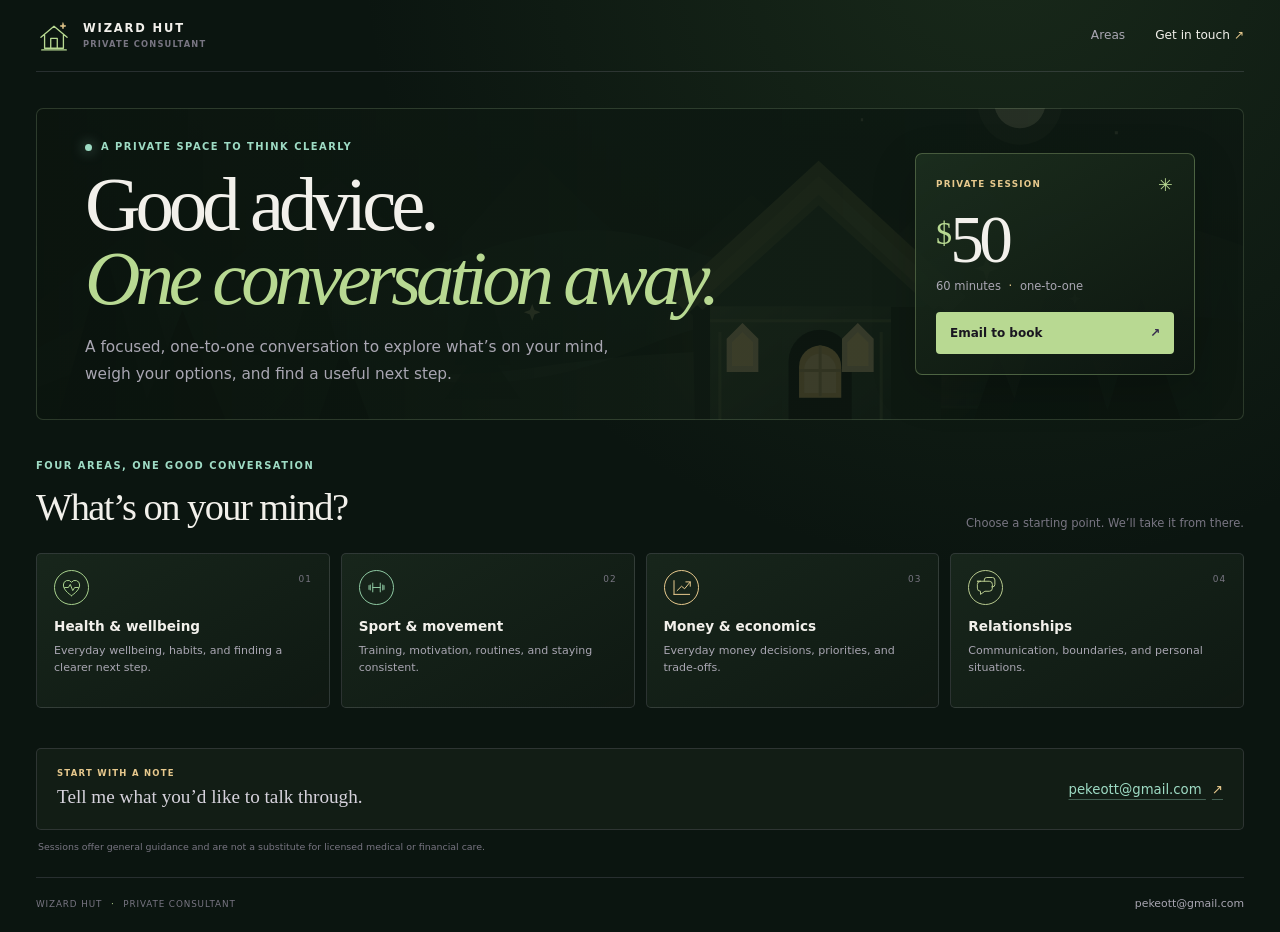
==== wizardshut/index.html @ 4cb7bfe8 "feat: serve Wizard Hut at /wizardshut" ====
<!doctype html>
<html lang="en">
	<head>
		<meta charset="utf-8" />
		<meta name="viewport" content="width=device-width, initial-scale=1" />
		<meta name="theme-color" content="#0b1510" />
		<meta name="description" content="Private one-to-one guidance in health, sport, money, and relationships. A focused 60-minute conversation for $50." />
		<title>Wizard Hut — Private Consultant</title>
		<link rel="canonical" href="https://spacetardigradum.github.io/wizardshut/" />
		<link rel="icon" type="image/svg+xml" href="favicon.svg" />
		<link rel="stylesheet" href="site.css" />
	</head>
	<body>
		<header class="topbar">
			<a class="brand" href="#top" aria-label="Wizard Hut home">
				<svg class="brand-mark" viewBox="0 0 44 44" aria-hidden="true">
					<path d="M6 23.5 22 10l16 13.5M10.5 21v16h23V21M18 37V25h8v12M7 39h30" />
					<path class="brand-star" d="m33 6 .9 2.8 2.8.9-2.8.9-.9 2.8-.9-2.8-2.8-.9 2.8-.9z" />
				</svg>
				<span class="brand-name">WIZARD HUT<small>PRIVATE CONSULTANT</small></span>
			</a>
			<nav aria-label="Main navigation">
				<a href="#areas">Areas</a>
				<a class="nav-contact" href="mailto:pekeott@gmail.com?subject=Wizard%20Hut%20consultation">Get in touch <span aria-hidden="true">↗</span></a>
			</nav>
		</header>

		<main id="top">
			<section class="hero" aria-labelledby="hero-title">
				<div class="hero-copy">
					<p class="eyebrow"><span></span> A PRIVATE SPACE TO THINK CLEARLY</p>
					<h1 id="hero-title">Good advice.<br /><em>One conversation away.</em></h1>
					<p class="hero-description">A focused, one-to-one conversation to explore what’s on your mind, weigh your options, and find a useful next step.</p>
				</div>
				<aside class="session-card" aria-label="Session price and booking">
					<div class="session-topline"><span>PRIVATE SESSION</span><span class="session-mark" aria-hidden="true">✳</span></div>
					<p class="price"><span>$</span>50</p>
					<p class="session-length">60 minutes <span>·</span> one-to-one</p>
					<a class="button button-primary" href="mailto:pekeott@gmail.com?subject=Book%20a%20Wizard%20Hut%20session&body=Hi%2C%20I%E2%80%99d%20like%20to%20book%20a%2060-minute%20session.%20The%20area%20I%E2%80%99m%20interested%20in%20is%3A">Email to book <span aria-hidden="true">↗</span></a>
				</aside>
			</section>

			<section class="areas" id="areas" aria-labelledby="areas-title">
				<div class="section-heading">
					<div><p class="eyebrow">FOUR AREAS, ONE GOOD CONVERSATION</p><h2 id="areas-title">What’s on your mind?</h2></div>
					<p class="section-note">Choose a starting point. We’ll take it from there.</p>
				</div>
				<div class="area-grid">
					<article class="area-card">
						<div class="area-icon health-icon" aria-hidden="true"><svg viewBox="0 0 40 40"><path d="M20 33s-13-7.7-13-17a7.2 7.2 0 0 1 13-4.4A7.2 7.2 0 0 1 33 16c0 9.3-13 17-13 17Z"/><path d="M9 20h6l3-5 4 10 3-5h6"/></svg></div>
						<span class="area-index">01</span>
						<h3>Health &amp; wellbeing</h3>
						<p>Everyday wellbeing, habits, and finding a clearer next step.</p>
					</article>
					<article class="area-card">
						<div class="area-icon sport-icon" aria-hidden="true"><svg viewBox="0 0 40 40"><path d="M14 13v14M10 16v8M26 13v14M30 16v8M14 20h12"/><path d="M8 17v6M32 17v6"/></svg></div>
						<span class="area-index">02</span>
						<h3>Sport &amp; movement</h3>
						<p>Training, motivation, routines, and staying consistent.</p>
					</article>
					<article class="area-card">
						<div class="area-icon money-icon" aria-hidden="true"><svg viewBox="0 0 40 40"><path d="M8 31V9M8 31h25M13 25l7-7 5 4 9-11"/><path d="M27 11h7v7"/></svg></div>
						<span class="area-index">03</span>
						<h3>Money &amp; economics</h3>
						<p>Everyday money decisions, priorities, and trade-offs.</p>
					</article>
					<article class="area-card">
						<div class="area-icon relations-icon" aria-hidden="true"><svg viewBox="0 0 40 40"><path d="M7 10h19a5 5 0 0 1 5 5v6a5 5 0 0 1-5 5h-7l-7 5v-5a5 5 0 0 1-5-5v-6a5 5 0 0 1 5-5Z"/><path d="M18 10V8a4 4 0 0 1 4-4h9a4 4 0 0 1 4 4v7a4 4 0 0 1-4 4h-1"/></svg></div>
						<span class="area-index">04</span>
						<h3>Relationships</h3>
						<p>Communication, boundaries, and personal situations.</p>
					</article>
				</div>
			</section>

			<section class="contact-strip" id="contact" aria-label="Contact Wizard Hut">
				<div><p class="eyebrow">START WITH A NOTE</p><p class="contact-title">Tell me what you’d like to talk through.</p></div>
				<a class="contact-email" href="mailto:pekeott@gmail.com">pekeott@gmail.com <span aria-hidden="true">↗</span></a>
			</section>
			<p class="scope-note">Sessions offer general guidance and are not a substitute for licensed medical or financial care.</p>
		</main>

		<footer class="footer">
			<span>WIZARD HUT <i>·</i> PRIVATE CONSULTANT</span>
			<a href="mailto:pekeott@gmail.com">pekeott@gmail.com</a>
		</footer>
	</body>
</html>
---- wizardshut/site.css ----
:root {
	color-scheme: dark;
	--ink: #f2f0eb;
	--muted: #a9a6b2;
	--dim: #787582;
	--line: rgba(215, 207, 237, .14);
	--panel: #152219;
	--night: #0b1510;
	--violet: #b8d992;
	--mint: #9edbc4;
	--gold: #e7c98d;
	--sans: Inter, ui-sans-serif, system-ui, -apple-system, BlinkMacSystemFont, "Segoe UI", sans-serif;
	--serif: Georgia, "Times New Roman", serif;
}

* { box-sizing: border-box; }
html { min-width: 320px; background: var(--night); scroll-behavior: smooth; }
	body {
	margin: 0;
	background: radial-gradient(ellipse at 78% -8%, rgba(72, 112, 61, .22), transparent 40rem), var(--night);
	color: var(--ink);
	font-family: var(--sans);
	font-size: 15px;
	line-height: 1.5;
}
a { color: inherit; }
.topbar, main, .footer { width: min(1250px, calc(100% - 72px)); margin-inline: auto; }
.topbar {
	min-height: 72px;
	display: flex;
	align-items: center;
	justify-content: space-between;
	border-bottom: 1px solid var(--line);
}
.brand { display: inline-flex; align-items: center; gap: 11px; text-decoration: none; }
.brand-mark { width: 36px; height: 36px; fill: none; stroke: var(--violet); stroke-width: 1.6; stroke-linecap: round; stroke-linejoin: round; }
.brand-mark .brand-star { fill: var(--gold); stroke: var(--gold); stroke-width: .7; }
.brand-name { display: grid; gap: 1px; font-size: .72rem; font-weight: 750; letter-spacing: .16em; }
.brand-name small { color: var(--dim); font-size: .52rem; font-weight: 600; letter-spacing: .14em; }
nav { display: flex; align-items: center; gap: 30px; color: var(--muted); font-size: .76rem; }
nav a, .footer a { text-decoration: none; }
nav a:hover, .footer a:hover { color: var(--ink); }
.nav-contact { color: var(--ink); }
.nav-contact span, .button span, .contact-email span { color: var(--gold); }

main { padding: 30px 0 22px; }
.hero {
	min-height: 312px;
	position: relative;
	display: grid;
	grid-template-columns: minmax(0, 1fr) 280px;
	align-items: center;
	gap: clamp(40px, 8vw, 120px);
	margin: 6px 0 39px;
	padding: 30px clamp(22px, 4vw, 48px);
	border: 1px solid rgba(175, 204, 156, .2);
	border-radius: 7px;
	background: linear-gradient(90deg, rgba(10, 19, 13, .92) 0%, rgba(11, 21, 14, .76) 49%, rgba(10, 19, 13, .72) 100%), url("hut-scene.svg") center 54% / cover;
}
.eyebrow { margin: 0 0 13px; color: var(--mint); font-size: .62rem; font-weight: 700; letter-spacing: .15em; }
.hero .eyebrow { display: flex; align-items: center; gap: 9px; }
.hero .eyebrow span { width: 7px; height: 7px; border-radius: 50%; background: var(--mint); box-shadow: 0 0 13px rgba(158, 219, 196, .65); }
h1, h2, h3, p { margin-top: 0; }
h1 { margin-bottom: 18px; font-family: var(--serif); font-size: clamp(3rem, 6vw, 5.6rem); font-weight: 400; letter-spacing: -.065em; line-height: .96; }
h1 em { color: var(--violet); font-weight: 400; }
.hero-description { max-width: 540px; margin: 0; color: var(--muted); font-size: .96rem; line-height: 1.75; }
.session-card { padding: 18px 20px 20px; border: 1px solid rgba(184, 217, 146, .32); border-radius: 7px; background: linear-gradient(150deg, rgba(29, 48, 31, .88), rgba(13, 22, 16, .93)); box-shadow: 0 14px 45px rgba(0, 0, 0, .18); }
.session-topline { display: flex; align-items: center; justify-content: space-between; color: var(--gold); font-size: .55rem; font-weight: 700; letter-spacing: .14em; }
.session-mark { color: var(--violet); font-size: 1.1rem; }
.price { margin: 8px 0 -3px; font-family: var(--serif); font-size: 4.2rem; letter-spacing: -.07em; line-height: 1; }
.price span { padding-right: 3px; color: var(--violet); font-size: 2rem; vertical-align: 1.15rem; }
.session-length { margin: 8px 0 17px; color: var(--muted); font-size: .72rem; }
.session-length span { padding: 0 4px; color: var(--gold); }
.button { min-height: 42px; display: flex; align-items: center; justify-content: space-between; padding: 0 14px; border-radius: 4px; font-size: .75rem; font-weight: 650; text-decoration: none; transition: transform .15s ease, background .15s ease; }
.button:hover { transform: translateY(-1px); }
.button-primary { background: var(--violet); color: #191620; }
.button-primary span { color: #35294d; }

.areas { padding: 0 0 40px; }
.section-heading { display: flex; align-items: end; justify-content: space-between; gap: 20px; margin-bottom: 17px; }
.section-heading .eyebrow { margin-bottom: 5px; }
h2 { margin: 0; font-family: var(--serif); font-size: clamp(1.75rem, 3vw, 2.45rem); font-weight: 400; letter-spacing: -.04em; }
.section-note { margin: 0 0 4px; color: var(--dim); font-size: .72rem; }
.area-grid { display: grid; grid-template-columns: repeat(4, minmax(0, 1fr)); gap: 11px; }
.area-card { position: relative; min-height: 155px; padding: 16px 17px 15px; border: 1px solid var(--line); border-radius: 5px; background: linear-gradient(150deg, rgba(25, 39, 28, .94), rgba(16, 26, 19, .91)); }
.area-icon { width: 35px; height: 35px; display: grid; place-items: center; margin-bottom: 11px; border: 1px solid currentColor; border-radius: 50%; }
.area-icon svg { width: 25px; height: 25px; fill: none; stroke: currentColor; stroke-width: 1.6; stroke-linecap: round; stroke-linejoin: round; }
.health-icon { color: #a8d18d; }.sport-icon { color: #8ec9a2; }.money-icon { color: #e7c98d; }.relations-icon { color: #b7c98e; }
.area-index { position: absolute; top: 19px; right: 17px; color: var(--dim); font-size: .56rem; letter-spacing: .1em; }
.area-card h3 { margin: 0 0 5px; color: var(--ink); font-size: .85rem; font-weight: 620; }
.area-card p { max-width: 245px; margin: 0; color: var(--muted); font-size: .69rem; line-height: 1.55; }

.contact-strip { min-height: 82px; display: flex; align-items: center; justify-content: space-between; gap: 24px; padding: 15px 20px; border: 1px solid var(--line); border-radius: 5px; background: rgba(20, 32, 23, .8); }
.contact-strip .eyebrow { margin: 0 0 3px; color: var(--gold); font-size: .53rem; }
.contact-title { margin: 0; color: #d6d2dc; font-family: var(--serif); font-size: 1.2rem; }
.contact-email { color: var(--mint); font-size: .83rem; text-decoration-color: rgba(158, 219, 196, .35); text-underline-offset: 5px; }
.contact-email span { padding-left: 6px; }
.scope-note { margin: 10px 2px 0; color: var(--dim); font-size: .59rem; }
.footer { min-height: 55px; display: flex; align-items: center; justify-content: space-between; gap: 20px; border-top: 1px solid var(--line); color: var(--dim); font-size: .55rem; letter-spacing: .1em; }
.footer i { padding: 0 5px; color: var(--violet); font-style: normal; }
.footer a { color: var(--muted); font-size: .68rem; letter-spacing: normal; }

:focus-visible { outline: 2px solid var(--gold); outline-offset: 3px; }
@media (max-width: 760px) {
	.topbar, main, .footer { width: min(100% - 40px, 640px); }
	.hero { grid-template-columns: minmax(0, 1fr) 235px; gap: 26px; padding-bottom: 43px; }
	h1 { font-size: clamp(2.8rem, 7vw, 4.1rem); }
	.area-grid { grid-template-columns: repeat(2, minmax(0, 1fr)); }
}
@media (max-width: 560px) {
	.topbar, main, .footer { width: calc(100% - 32px); }
	.topbar { min-height: 64px; }
	nav { gap: 16px; font-size: .68rem; }
	.brand-mark { width: 31px; height: 31px; }
	.brand-name { font-size: .65rem; }
	.brand-name small { font-size: .46rem; }
	main { padding-top: 28px; }
	.hero { grid-template-columns: 1fr; gap: 24px; padding: 8px 0 38px; }
	h1 { font-size: clamp(3.1rem, 14vw, 4.6rem); }
	.hero-description { font-size: .88rem; }
	.session-card { max-width: none; }
	.price { font-size: 3.7rem; }
	.section-heading { align-items: start; flex-direction: column; gap: 5px; }
	.section-note { font-size: .68rem; }
	.area-grid { gap: 8px; }
	.area-card { min-height: 160px; padding: 13px 12px; }
	.area-card h3 { font-size: .78rem; }
	.area-card p { font-size: .65rem; }
	.area-icon { width: 32px; height: 32px; margin-bottom: 10px; }
	.area-index { top: 16px; right: 12px; }
	.contact-strip { align-items: start; flex-direction: column; gap: 10px; padding: 15px; }
	.contact-title { font-size: 1.05rem; }
	.footer { min-height: 61px; }
}
@media (prefers-reduced-motion: reduce) { *, *::before, *::after { scroll-behavior: auto !important; transition-duration: .01ms !important; } }
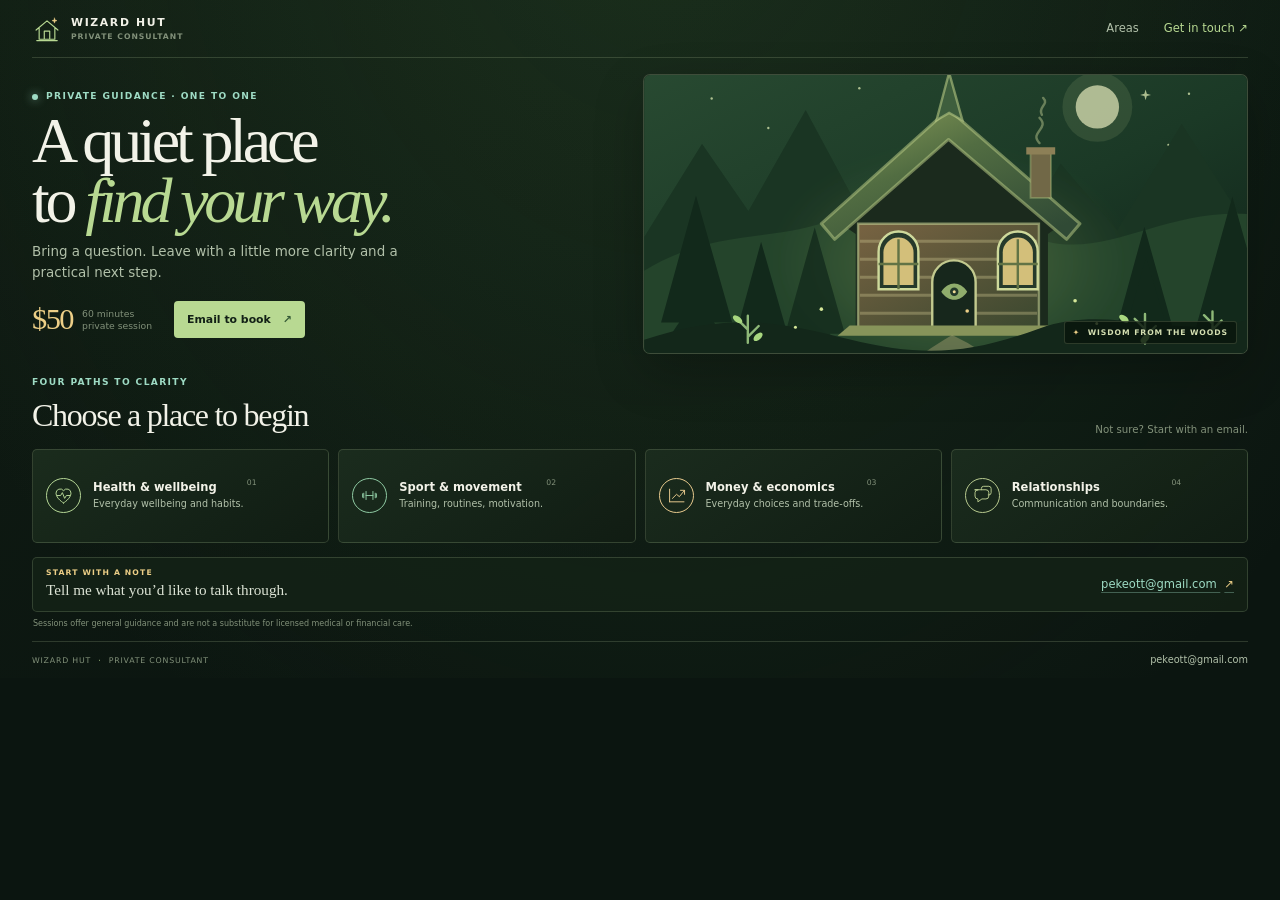
==== commit be43b0e8: "feat: compact Wizard Hut landing page" ====
--- a/wizardshut/index.html
+++ b/wizardshut/index.html
@@ -28,47 +28,41 @@
 		<main id="top">
 			<section class="hero" aria-labelledby="hero-title">
 				<div class="hero-copy">
-					<p class="eyebrow"><span></span> A PRIVATE SPACE TO THINK CLEARLY</p>
-					<h1 id="hero-title">Good advice.<br /><em>One conversation away.</em></h1>
-					<p class="hero-description">A focused, one-to-one conversation to explore what’s on your mind, weigh your options, and find a useful next step.</p>
+					<p class="eyebrow"><span></span> PRIVATE GUIDANCE · ONE TO ONE</p>
+					<h1 id="hero-title">A quiet place<br />to <em>find your way.</em></h1>
+					<p class="hero-description">Bring a question. Leave with a little more clarity and a practical next step.</p>
+					<div class="hero-actions">
+						<div class="rate"><strong>$50</strong><span>60 minutes<br />private session</span></div>
+						<a class="button button-primary" href="mailto:pekeott@gmail.com?subject=Book%20a%20Wizard%20Hut%20session&body=Hi%2C%20I%E2%80%99d%20like%20to%20book%20a%2060-minute%20session.%20The%20area%20I%E2%80%99m%20interested%20in%20is%3A">Email to book <span aria-hidden="true">↗</span></a>
+					</div>
 				</div>
-				<aside class="session-card" aria-label="Session price and booking">
-					<div class="session-topline"><span>PRIVATE SESSION</span><span class="session-mark" aria-hidden="true">✳</span></div>
-					<p class="price"><span>$</span>50</p>
-					<p class="session-length">60 minutes <span>·</span> one-to-one</p>
-					<a class="button button-primary" href="mailto:pekeott@gmail.com?subject=Book%20a%20Wizard%20Hut%20session&body=Hi%2C%20I%E2%80%99d%20like%20to%20book%20a%2060-minute%20session.%20The%20area%20I%E2%80%99m%20interested%20in%20is%3A">Email to book <span aria-hidden="true">↗</span></a>
-				</aside>
+				<figure class="hero-art">
+					<img src="hut-scene.svg" alt="A welcoming oracle’s hut glowing in a green forest" />
+					<figcaption><span aria-hidden="true">✦</span> WISDOM FROM THE WOODS</figcaption>
+				</figure>
 			</section>
 
 			<section class="areas" id="areas" aria-labelledby="areas-title">
 				<div class="section-heading">
-					<div><p class="eyebrow">FOUR AREAS, ONE GOOD CONVERSATION</p><h2 id="areas-title">What’s on your mind?</h2></div>
-					<p class="section-note">Choose a starting point. We’ll take it from there.</p>
+					<div><p class="eyebrow">FOUR PATHS TO CLARITY</p><h2 id="areas-title">Choose a place to begin</h2></div>
+					<p class="section-note">Not sure? Start with an email.</p>
 				</div>
 				<div class="area-grid">
 					<article class="area-card">
 						<div class="area-icon health-icon" aria-hidden="true"><svg viewBox="0 0 40 40"><path d="M20 33s-13-7.7-13-17a7.2 7.2 0 0 1 13-4.4A7.2 7.2 0 0 1 33 16c0 9.3-13 17-13 17Z"/><path d="M9 20h6l3-5 4 10 3-5h6"/></svg></div>
-						<span class="area-index">01</span>
-						<h3>Health &amp; wellbeing</h3>
-						<p>Everyday wellbeing, habits, and finding a clearer next step.</p>
+						<div class="area-copy"><span class="area-index">01</span><h3>Health &amp; wellbeing</h3><p>Everyday wellbeing and habits.</p></div>
 					</article>
 					<article class="area-card">
 						<div class="area-icon sport-icon" aria-hidden="true"><svg viewBox="0 0 40 40"><path d="M14 13v14M10 16v8M26 13v14M30 16v8M14 20h12"/><path d="M8 17v6M32 17v6"/></svg></div>
-						<span class="area-index">02</span>
-						<h3>Sport &amp; movement</h3>
-						<p>Training, motivation, routines, and staying consistent.</p>
+						<div class="area-copy"><span class="area-index">02</span><h3>Sport &amp; movement</h3><p>Training, routines, motivation.</p></div>
 					</article>
 					<article class="area-card">
 						<div class="area-icon money-icon" aria-hidden="true"><svg viewBox="0 0 40 40"><path d="M8 31V9M8 31h25M13 25l7-7 5 4 9-11"/><path d="M27 11h7v7"/></svg></div>
-						<span class="area-index">03</span>
-						<h3>Money &amp; economics</h3>
-						<p>Everyday money decisions, priorities, and trade-offs.</p>
+						<div class="area-copy"><span class="area-index">03</span><h3>Money &amp; economics</h3><p>Everyday choices and trade-offs.</p></div>
 					</article>
 					<article class="area-card">
 						<div class="area-icon relations-icon" aria-hidden="true"><svg viewBox="0 0 40 40"><path d="M7 10h19a5 5 0 0 1 5 5v6a5 5 0 0 1-5 5h-7l-7 5v-5a5 5 0 0 1-5-5v-6a5 5 0 0 1 5-5Z"/><path d="M18 10V8a4 4 0 0 1 4-4h9a4 4 0 0 1 4 4v7a4 4 0 0 1-4 4h-1"/></svg></div>
-						<span class="area-index">04</span>
-						<h3>Relationships</h3>
-						<p>Communication, boundaries, and personal situations.</p>
+						<div class="area-copy"><span class="area-index">04</span><h3>Relationships</h3><p>Communication and boundaries.</p></div>
 					</article>
 				</div>
 			</section>
--- a/wizardshut/site.css
+++ b/wizardshut/site.css
@@ -1,135 +1,129 @@
 :root {
 	color-scheme: dark;
-	--ink: #f2f0eb;
-	--muted: #a9a6b2;
-	--dim: #787582;
-	--line: rgba(215, 207, 237, .14);
-	--panel: #152219;
-	--night: #0b1510;
-	--violet: #b8d992;
+	--ink: #f2f2e8;
+	--muted: #b1c0a9;
+	--dim: #82917a;
+	--line: rgba(198, 218, 174, .18);
+	--forest: #0b1510;
+	--moss: #b8d992;
 	--mint: #9edbc4;
-	--gold: #e7c98d;
+	--gold: #edcf87;
 	--sans: Inter, ui-sans-serif, system-ui, -apple-system, BlinkMacSystemFont, "Segoe UI", sans-serif;
 	--serif: Georgia, "Times New Roman", serif;
 }
 
 * { box-sizing: border-box; }
-html { min-width: 320px; background: var(--night); scroll-behavior: smooth; }
-	body {
+html { min-width: 320px; background: var(--forest); scroll-behavior: smooth; }
+body {
 	margin: 0;
-	background: radial-gradient(ellipse at 78% -8%, rgba(72, 112, 61, .22), transparent 40rem), var(--night);
+	background: radial-gradient(ellipse at 52% -20%, rgba(68, 116, 62, .24), transparent 52rem), linear-gradient(150deg, #101c13, var(--forest) 65%);
 	color: var(--ink);
 	font-family: var(--sans);
 	font-size: 15px;
-	line-height: 1.5;
+	line-height: 1.45;
 }
 a { color: inherit; }
-.topbar, main, .footer { width: min(1250px, calc(100% - 72px)); margin-inline: auto; }
+.topbar, main, .footer { width: min(1300px, calc(100% - 64px)); margin-inline: auto; }
 .topbar {
-	min-height: 72px;
+	min-height: 58px;
 	display: flex;
 	align-items: center;
 	justify-content: space-between;
 	border-bottom: 1px solid var(--line);
 }
-.brand { display: inline-flex; align-items: center; gap: 11px; text-decoration: none; }
-.brand-mark { width: 36px; height: 36px; fill: none; stroke: var(--violet); stroke-width: 1.6; stroke-linecap: round; stroke-linejoin: round; }
+.brand { display: inline-flex; align-items: center; gap: 9px; text-decoration: none; }
+.brand-mark { width: 30px; height: 30px; fill: none; stroke: var(--moss); stroke-width: 1.7; stroke-linecap: round; stroke-linejoin: round; }
 .brand-mark .brand-star { fill: var(--gold); stroke: var(--gold); stroke-width: .7; }
-.brand-name { display: grid; gap: 1px; font-size: .72rem; font-weight: 750; letter-spacing: .16em; }
-.brand-name small { color: var(--dim); font-size: .52rem; font-weight: 600; letter-spacing: .14em; }
-nav { display: flex; align-items: center; gap: 30px; color: var(--muted); font-size: .76rem; }
+.brand-name { display: grid; gap: 0; font-size: .68rem; font-weight: 750; letter-spacing: .15em; }
+.brand-name small { color: var(--dim); font-size: .48rem; font-weight: 600; letter-spacing: .13em; }
+nav { display: flex; align-items: center; gap: 25px; color: var(--muted); font-size: .72rem; }
 nav a, .footer a { text-decoration: none; }
 nav a:hover, .footer a:hover { color: var(--ink); }
-.nav-contact { color: var(--ink); }
-.nav-contact span, .button span, .contact-email span { color: var(--gold); }
+.nav-contact { color: var(--moss); }
 
-main { padding: 30px 0 22px; }
+main { padding: 16px 0 12px; }
 .hero {
-	min-height: 312px;
-	position: relative;
+	min-height: 252px;
 	display: grid;
-	grid-template-columns: minmax(0, 1fr) 280px;
+	grid-template-columns: minmax(0, .95fr) minmax(0, 1.05fr);
 	align-items: center;
-	gap: clamp(40px, 8vw, 120px);
-	margin: 6px 0 39px;
-	padding: 30px clamp(22px, 4vw, 48px);
-	border: 1px solid rgba(175, 204, 156, .2);
-	border-radius: 7px;
-	background: linear-gradient(90deg, rgba(10, 19, 13, .92) 0%, rgba(11, 21, 14, .76) 49%, rgba(10, 19, 13, .72) 100%), url("hut-scene.svg") center 54% / cover;
+	gap: clamp(28px, 5vw, 68px);
+	margin-bottom: 22px;
 }
-.eyebrow { margin: 0 0 13px; color: var(--mint); font-size: .62rem; font-weight: 700; letter-spacing: .15em; }
-.hero .eyebrow { display: flex; align-items: center; gap: 9px; }
-.hero .eyebrow span { width: 7px; height: 7px; border-radius: 50%; background: var(--mint); box-shadow: 0 0 13px rgba(158, 219, 196, .65); }
+.eyebrow { margin: 0 0 8px; color: var(--mint); font-size: .57rem; font-weight: 700; letter-spacing: .15em; }
+.hero .eyebrow { display: flex; align-items: center; gap: 8px; }
+.hero .eyebrow span { width: 6px; height: 6px; border-radius: 50%; background: var(--mint); box-shadow: 0 0 10px rgba(158, 219, 196, .7); }
 h1, h2, h3, p { margin-top: 0; }
-h1 { margin-bottom: 18px; font-family: var(--serif); font-size: clamp(3rem, 6vw, 5.6rem); font-weight: 400; letter-spacing: -.065em; line-height: .96; }
-h1 em { color: var(--violet); font-weight: 400; }
-.hero-description { max-width: 540px; margin: 0; color: var(--muted); font-size: .96rem; line-height: 1.75; }
-.session-card { padding: 18px 20px 20px; border: 1px solid rgba(184, 217, 146, .32); border-radius: 7px; background: linear-gradient(150deg, rgba(29, 48, 31, .88), rgba(13, 22, 16, .93)); box-shadow: 0 14px 45px rgba(0, 0, 0, .18); }
-.session-topline { display: flex; align-items: center; justify-content: space-between; color: var(--gold); font-size: .55rem; font-weight: 700; letter-spacing: .14em; }
-.session-mark { color: var(--violet); font-size: 1.1rem; }
-.price { margin: 8px 0 -3px; font-family: var(--serif); font-size: 4.2rem; letter-spacing: -.07em; line-height: 1; }
-.price span { padding-right: 3px; color: var(--violet); font-size: 2rem; vertical-align: 1.15rem; }
-.session-length { margin: 8px 0 17px; color: var(--muted); font-size: .72rem; }
-.session-length span { padding: 0 4px; color: var(--gold); }
-.button { min-height: 42px; display: flex; align-items: center; justify-content: space-between; padding: 0 14px; border-radius: 4px; font-size: .75rem; font-weight: 650; text-decoration: none; transition: transform .15s ease, background .15s ease; }
-.button:hover { transform: translateY(-1px); }
-.button-primary { background: var(--violet); color: #191620; }
-.button-primary span { color: #35294d; }
+h1 { margin-bottom: 11px; font-family: var(--serif); font-size: clamp(2.8rem, 5vw, 4.55rem); font-weight: 400; letter-spacing: -.065em; line-height: .94; }
+h1 em { color: var(--moss); font-weight: 400; }
+.hero-description { max-width: 420px; margin: 0 0 17px; color: var(--muted); font-size: .84rem; line-height: 1.55; }
+.hero-actions { display: flex; align-items: center; gap: 22px; }
+.rate { display: flex; align-items: center; gap: 9px; }
+.rate strong { color: var(--gold); font-family: var(--serif); font-size: 1.9rem; font-weight: 400; letter-spacing: -.05em; line-height: 1; }
+.rate span { color: var(--dim); font-size: .58rem; line-height: 1.3; }
+.button { min-height: 37px; display: inline-flex; align-items: center; justify-content: center; gap: 12px; padding: 0 13px; border-radius: 4px; font-size: .68rem; font-weight: 700; text-decoration: none; transition: transform .15s ease, filter .15s ease; }
+.button:hover { transform: translateY(-1px); filter: brightness(1.08); }
+.button-primary { background: var(--moss); color: #122016; }
+.button-primary span { color: #355a36; }
+.hero-art { position: relative; height: 280px; overflow: hidden; margin: 0; border: 1px solid rgba(198, 218, 174, .22); border-radius: 7px; background: #17251a; box-shadow: 0 18px 50px rgba(0, 0, 0, .23); }
+.hero-art img { width: 100%; height: 100%; display: block; object-fit: cover; object-position: center 56%; }
+.hero-art figcaption { position: absolute; right: 10px; bottom: 9px; padding: 5px 8px; border: 1px solid rgba(202, 223, 167, .18); border-radius: 3px; background: rgba(9, 21, 13, .82); color: #d4dfb1; font-size: .48rem; font-weight: 700; letter-spacing: .12em; }
+.hero-art figcaption span { padding-right: 4px; color: var(--gold); }
 
-.areas { padding: 0 0 40px; }
-.section-heading { display: flex; align-items: end; justify-content: space-between; gap: 20px; margin-bottom: 17px; }
-.section-heading .eyebrow { margin-bottom: 5px; }
-h2 { margin: 0; font-family: var(--serif); font-size: clamp(1.75rem, 3vw, 2.45rem); font-weight: 400; letter-spacing: -.04em; }
-.section-note { margin: 0 0 4px; color: var(--dim); font-size: .72rem; }
-.area-grid { display: grid; grid-template-columns: repeat(4, minmax(0, 1fr)); gap: 11px; }
-.area-card { position: relative; min-height: 155px; padding: 16px 17px 15px; border: 1px solid var(--line); border-radius: 5px; background: linear-gradient(150deg, rgba(25, 39, 28, .94), rgba(16, 26, 19, .91)); }
-.area-icon { width: 35px; height: 35px; display: grid; place-items: center; margin-bottom: 11px; border: 1px solid currentColor; border-radius: 50%; }
-.area-icon svg { width: 25px; height: 25px; fill: none; stroke: currentColor; stroke-width: 1.6; stroke-linecap: round; stroke-linejoin: round; }
-.health-icon { color: #a8d18d; }.sport-icon { color: #8ec9a2; }.money-icon { color: #e7c98d; }.relations-icon { color: #b7c98e; }
-.area-index { position: absolute; top: 19px; right: 17px; color: var(--dim); font-size: .56rem; letter-spacing: .1em; }
-.area-card h3 { margin: 0 0 5px; color: var(--ink); font-size: .85rem; font-weight: 620; }
-.area-card p { max-width: 245px; margin: 0; color: var(--muted); font-size: .69rem; line-height: 1.55; }
+.section-heading { display: flex; align-items: end; justify-content: space-between; gap: 16px; margin-bottom: 10px; }
+.section-heading .eyebrow { margin-bottom: 3px; }
+h2 { margin: 0; font-family: var(--serif); font-size: clamp(1.5rem, 2.6vw, 2rem); font-weight: 400; letter-spacing: -.04em; }
+.section-note { margin: 0 0 2px; color: var(--dim); font-size: .64rem; }
+.area-grid { display: grid; grid-template-columns: repeat(4, minmax(0, 1fr)); gap: 9px; }
+.area-card { min-height: 94px; display: flex; align-items: center; gap: 12px; padding: 12px 13px; border: 1px solid var(--line); border-radius: 5px; background: linear-gradient(145deg, rgba(28, 45, 30, .95), rgba(17, 29, 19, .94)); }
+.area-icon { width: 35px; height: 35px; flex: 0 0 35px; display: grid; place-items: center; border: 1px solid currentColor; border-radius: 50%; }
+.area-icon svg { width: 23px; height: 23px; fill: none; stroke: currentColor; stroke-width: 1.7; stroke-linecap: round; stroke-linejoin: round; }
+.health-icon { color: #b5d695; }.sport-icon { color: #8ec9a2; }.money-icon { color: #e7c98d; }.relations-icon { color: #b7c98e; }
+.area-copy { min-width: 0; position: relative; padding-right: 13px; }
+.area-index { position: absolute; top: -3px; right: 0; color: var(--dim); font-size: .48rem; }
+.area-card h3 { margin: 0 0 4px; color: var(--ink); font-size: .72rem; font-weight: 650; line-height: 1.25; }
+.area-card p { margin: 0; color: var(--muted); font-size: .6rem; line-height: 1.35; }
 
-.contact-strip { min-height: 82px; display: flex; align-items: center; justify-content: space-between; gap: 24px; padding: 15px 20px; border: 1px solid var(--line); border-radius: 5px; background: rgba(20, 32, 23, .8); }
-.contact-strip .eyebrow { margin: 0 0 3px; color: var(--gold); font-size: .53rem; }
-.contact-title { margin: 0; color: #d6d2dc; font-family: var(--serif); font-size: 1.2rem; }
-.contact-email { color: var(--mint); font-size: .83rem; text-decoration-color: rgba(158, 219, 196, .35); text-underline-offset: 5px; }
-.contact-email span { padding-left: 6px; }
-.scope-note { margin: 10px 2px 0; color: var(--dim); font-size: .59rem; }
-.footer { min-height: 55px; display: flex; align-items: center; justify-content: space-between; gap: 20px; border-top: 1px solid var(--line); color: var(--dim); font-size: .55rem; letter-spacing: .1em; }
-.footer i { padding: 0 5px; color: var(--violet); font-style: normal; }
-.footer a { color: var(--muted); font-size: .68rem; letter-spacing: normal; }
+.contact-strip { min-height: 55px; display: flex; align-items: center; justify-content: space-between; gap: 15px; margin-top: 14px; padding: 8px 13px; border: 1px solid var(--line); border-radius: 5px; background: rgba(20, 35, 22, .82); }
+.contact-strip .eyebrow { margin: 0 0 1px; color: var(--gold); font-size: .48rem; }
+.contact-title { margin: 0; color: #dce3d5; font-family: var(--serif); font-size: .95rem; }
+.contact-email { color: var(--mint); font-size: .72rem; text-decoration-color: rgba(158, 219, 196, .35); text-underline-offset: 4px; }
+.contact-email span { padding-left: 4px; color: var(--gold); }
+.scope-note { margin: 6px 1px 0; color: var(--dim); font-size: .5rem; }
+.footer { min-height: 37px; display: flex; align-items: center; justify-content: space-between; gap: 15px; border-top: 1px solid var(--line); color: var(--dim); font-size: .49rem; letter-spacing: .1em; }
+.footer i { padding: 0 4px; color: var(--moss); font-style: normal; }
+.footer a { color: var(--muted); font-size: .61rem; letter-spacing: normal; }
+:focus-visible { outline: 2px solid var(--gold); outline-offset: 3px; }
 
-:focus-visible { outline: 2px solid var(--gold); outline-offset: 3px; }
-@media (max-width: 760px) {
-	.topbar, main, .footer { width: min(100% - 40px, 640px); }
-	.hero { grid-template-columns: minmax(0, 1fr) 235px; gap: 26px; padding-bottom: 43px; }
-	h1 { font-size: clamp(2.8rem, 7vw, 4.1rem); }
+@media (max-width: 800px) {
+	.topbar, main, .footer { width: min(100% - 40px, 700px); }
+	.hero { grid-template-columns: minmax(0, .9fr) minmax(0, 1.1fr); gap: 20px; }
+	.hero-art { height: 220px; }
+	h1 { font-size: clamp(2.6rem, 6vw, 3.6rem); }
 	.area-grid { grid-template-columns: repeat(2, minmax(0, 1fr)); }
 }
 @media (max-width: 560px) {
-	.topbar, main, .footer { width: calc(100% - 32px); }
-	.topbar { min-height: 64px; }
-	nav { gap: 16px; font-size: .68rem; }
-	.brand-mark { width: 31px; height: 31px; }
-	.brand-name { font-size: .65rem; }
-	.brand-name small { font-size: .46rem; }
-	main { padding-top: 28px; }
-	.hero { grid-template-columns: 1fr; gap: 24px; padding: 8px 0 38px; }
-	h1 { font-size: clamp(3.1rem, 14vw, 4.6rem); }
-	.hero-description { font-size: .88rem; }
-	.session-card { max-width: none; }
-	.price { font-size: 3.7rem; }
-	.section-heading { align-items: start; flex-direction: column; gap: 5px; }
-	.section-note { font-size: .68rem; }
-	.area-grid { gap: 8px; }
-	.area-card { min-height: 160px; padding: 13px 12px; }
-	.area-card h3 { font-size: .78rem; }
-	.area-card p { font-size: .65rem; }
-	.area-icon { width: 32px; height: 32px; margin-bottom: 10px; }
-	.area-index { top: 16px; right: 12px; }
-	.contact-strip { align-items: start; flex-direction: column; gap: 10px; padding: 15px; }
-	.contact-title { font-size: 1.05rem; }
-	.footer { min-height: 61px; }
+	.topbar, main, .footer { width: calc(100% - 28px); }
+	.topbar { min-height: 53px; }
+	nav { gap: 13px; font-size: .63rem; }
+	.brand-mark { width: 27px; height: 27px; }
+	.brand-name { font-size: .61rem; }
+	.brand-name small { font-size: .44rem; }
+	main { padding-top: 10px; }
+	.hero { grid-template-columns: 1fr; gap: 13px; margin-bottom: 18px; }
+	h1 { font-size: clamp(2.9rem, 12vw, 3.8rem); }
+	.hero-description { max-width: 360px; margin-bottom: 12px; font-size: .78rem; }
+	.hero-actions { gap: 18px; }
+	.hero-art { height: 190px; }
+	.section-heading { align-items: start; flex-direction: column; gap: 4px; margin-bottom: 8px; }
+	.area-grid { gap: 7px; }
+	.area-card { min-height: 86px; gap: 8px; padding: 9px; }
+	.area-icon { width: 29px; height: 29px; flex-basis: 29px; }
+	.area-icon svg { width: 19px; height: 19px; }
+	.area-card h3 { font-size: .67rem; }
+	.area-card p { font-size: .55rem; }
+	.area-copy { padding-right: 10px; }
+	.contact-strip { align-items: start; flex-direction: column; gap: 5px; margin-top: 10px; padding: 9px 11px; }
+	.footer { min-height: 33px; }
 }
 @media (prefers-reduced-motion: reduce) { *, *::before, *::after { scroll-behavior: auto !important; transition-duration: .01ms !important; } }
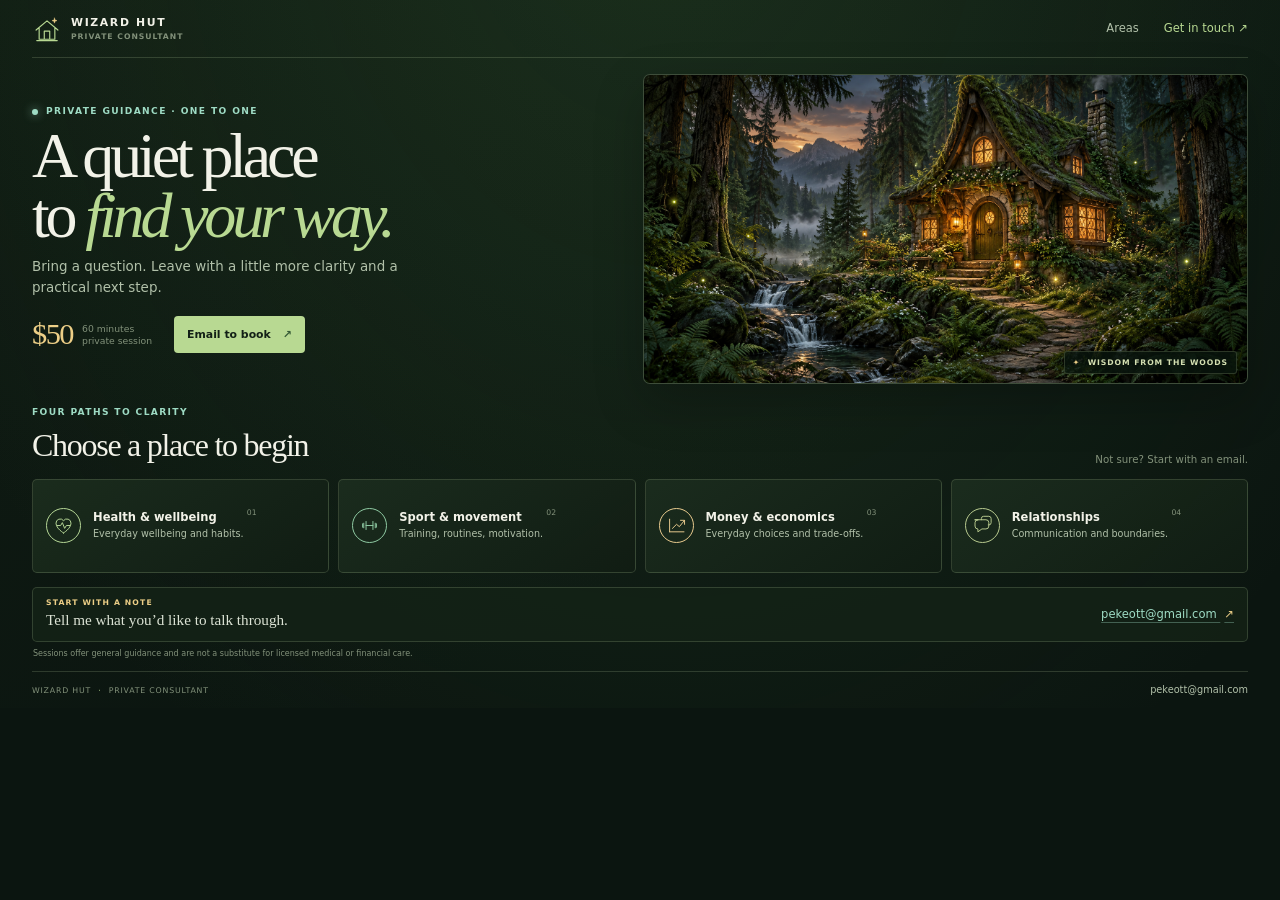
==== commit 1d9e210b: "feat: add illustrated Wizard Hut scene" ====
--- a/wizardshut/index.html
+++ b/wizardshut/index.html
@@ -37,7 +37,7 @@
 					</div>
 				</div>
 				<figure class="hero-art">
-					<img src="hut-scene.svg" alt="A welcoming oracle’s hut glowing in a green forest" />
+					<img src="hut-scene-generated.png" alt="A warmly lit oracle’s hut in an emerald forest at twilight" width="1672" height="940" fetchpriority="high" />
 					<figcaption><span aria-hidden="true">✦</span> WISDOM FROM THE WOODS</figcaption>
 				</figure>
 			</section>
--- a/wizardshut/site.css
+++ b/wizardshut/site.css
@@ -65,7 +65,7 @@
 .button:hover { transform: translateY(-1px); filter: brightness(1.08); }
 .button-primary { background: var(--moss); color: #122016; }
 .button-primary span { color: #355a36; }
-.hero-art { position: relative; height: 280px; overflow: hidden; margin: 0; border: 1px solid rgba(198, 218, 174, .22); border-radius: 7px; background: #17251a; box-shadow: 0 18px 50px rgba(0, 0, 0, .23); }
+.hero-art { position: relative; height: 310px; overflow: hidden; margin: 0; border: 1px solid rgba(198, 218, 174, .22); border-radius: 7px; background: #17251a; box-shadow: 0 18px 50px rgba(0, 0, 0, .23); }
 .hero-art img { width: 100%; height: 100%; display: block; object-fit: cover; object-position: center 56%; }
 .hero-art figcaption { position: absolute; right: 10px; bottom: 9px; padding: 5px 8px; border: 1px solid rgba(202, 223, 167, .18); border-radius: 3px; background: rgba(9, 21, 13, .82); color: #d4dfb1; font-size: .48rem; font-weight: 700; letter-spacing: .12em; }
 .hero-art figcaption span { padding-right: 4px; color: var(--gold); }
@@ -98,7 +98,7 @@
 @media (max-width: 800px) {
 	.topbar, main, .footer { width: min(100% - 40px, 700px); }
 	.hero { grid-template-columns: minmax(0, .9fr) minmax(0, 1.1fr); gap: 20px; }
-	.hero-art { height: 220px; }
+	.hero-art { height: 240px; }
 	h1 { font-size: clamp(2.6rem, 6vw, 3.6rem); }
 	.area-grid { grid-template-columns: repeat(2, minmax(0, 1fr)); }
 }
@@ -114,7 +114,7 @@
 	h1 { font-size: clamp(2.9rem, 12vw, 3.8rem); }
 	.hero-description { max-width: 360px; margin-bottom: 12px; font-size: .78rem; }
 	.hero-actions { gap: 18px; }
-	.hero-art { height: 190px; }
+	.hero-art { height: 220px; }
 	.section-heading { align-items: start; flex-direction: column; gap: 4px; margin-bottom: 8px; }
 	.area-grid { gap: 7px; }
 	.area-card { min-height: 86px; gap: 8px; padding: 9px; }
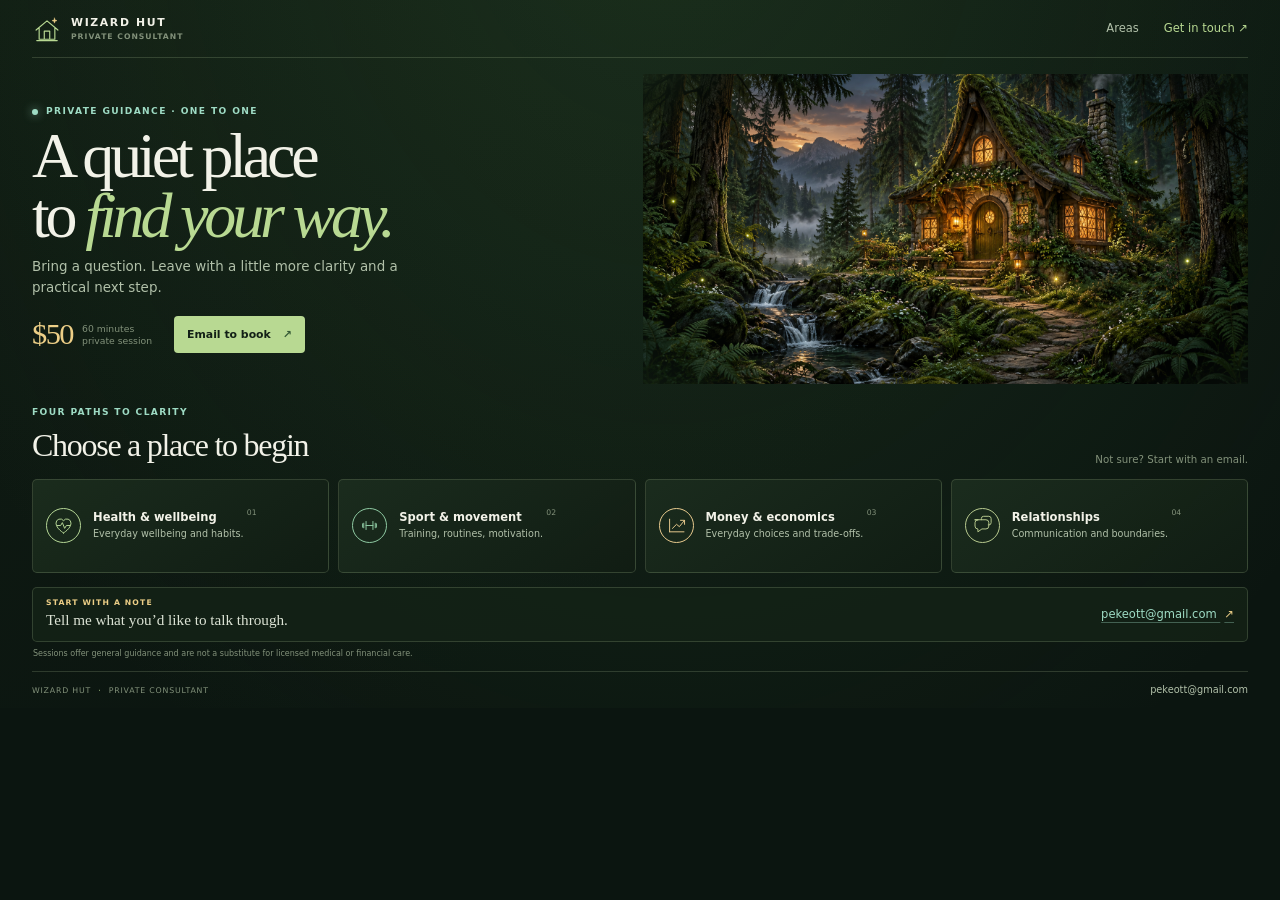
==== commit b4f0808c: "style: blend hut art into forest background" ====
--- a/wizardshut/index.html
+++ b/wizardshut/index.html
@@ -38,7 +38,6 @@
 				</div>
 				<figure class="hero-art">
 					<img src="hut-scene-generated.png" alt="A warmly lit oracle’s hut in an emerald forest at twilight" width="1672" height="940" fetchpriority="high" />
-					<figcaption><span aria-hidden="true">✦</span> WISDOM FROM THE WOODS</figcaption>
 				</figure>
 			</section>
 
--- a/wizardshut/site.css
+++ b/wizardshut/site.css
@@ -65,10 +65,16 @@
 .button:hover { transform: translateY(-1px); filter: brightness(1.08); }
 .button-primary { background: var(--moss); color: #122016; }
 .button-primary span { color: #355a36; }
-.hero-art { position: relative; height: 310px; overflow: hidden; margin: 0; border: 1px solid rgba(198, 218, 174, .22); border-radius: 7px; background: #17251a; box-shadow: 0 18px 50px rgba(0, 0, 0, .23); }
-.hero-art img { width: 100%; height: 100%; display: block; object-fit: cover; object-position: center 56%; }
-.hero-art figcaption { position: absolute; right: 10px; bottom: 9px; padding: 5px 8px; border: 1px solid rgba(202, 223, 167, .18); border-radius: 3px; background: rgba(9, 21, 13, .82); color: #d4dfb1; font-size: .48rem; font-weight: 700; letter-spacing: .12em; }
-.hero-art figcaption span { padding-right: 4px; color: var(--gold); }
+.hero-art { height: 310px; overflow: visible; margin: 0; background: transparent; }
+.hero-art img {
+	width: 100%;
+	height: 100%;
+	display: block;
+	object-fit: cover;
+	object-position: center 56%;
+	-webkit-mask-image: radial-gradient(ellipse 78% 84% at 52% 50%, #000 53%, rgba(0, 0, 0, .88) 70%, transparent 100%);
+	mask-image: radial-gradient(ellipse 78% 84% at 52% 50%, #000 53%, rgba(0, 0, 0, .88) 70%, transparent 100%);
+}
 
 .section-heading { display: flex; align-items: end; justify-content: space-between; gap: 16px; margin-bottom: 10px; }
 .section-heading .eyebrow { margin-bottom: 3px; }
